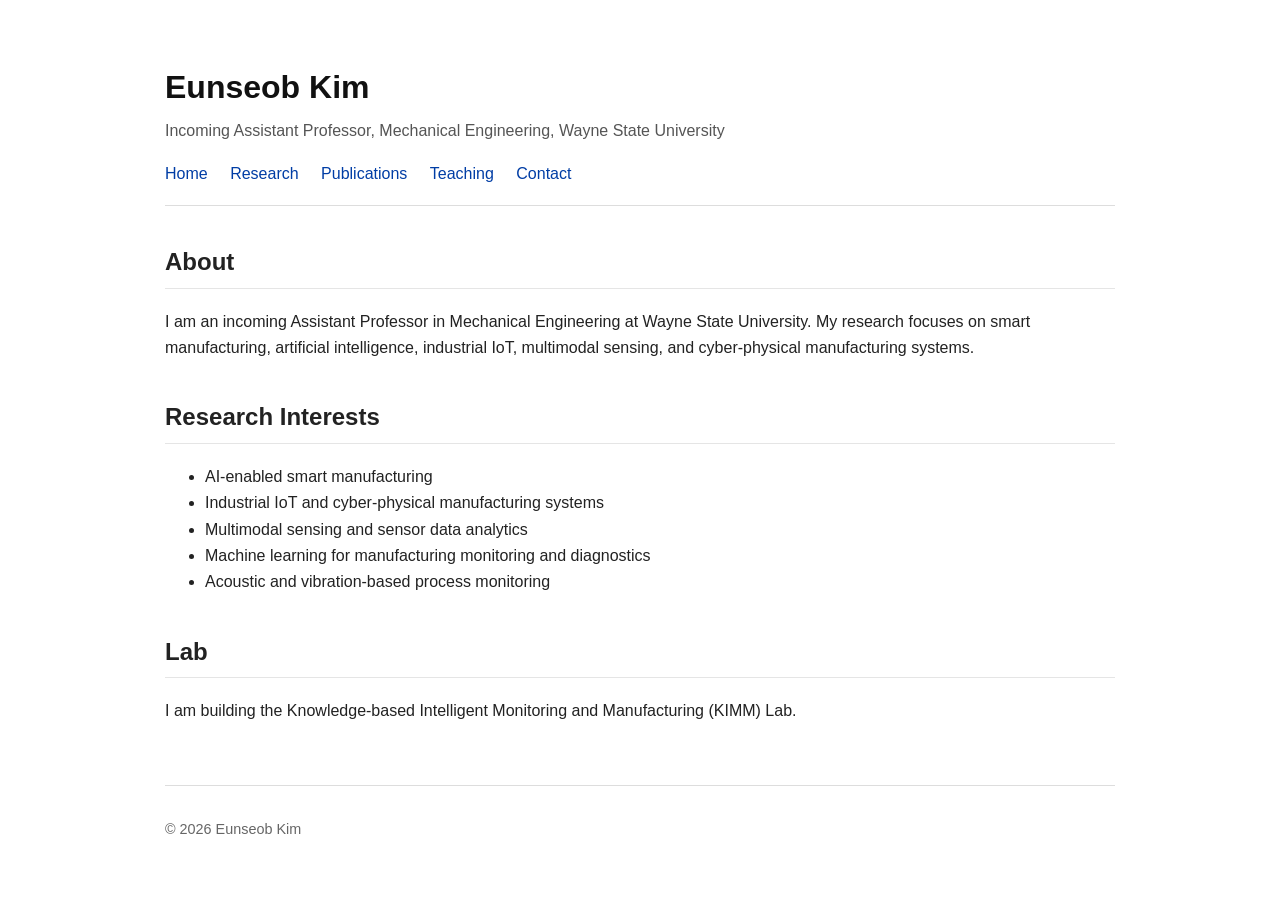
==== index.html @ cfeabfd1 "lab description added" ====
<!DOCTYPE html>
<html lang="en">
<head>
    <meta charset="UTF-8">
    <meta name="viewport" content="width=device-width, initial-scale=1.0">
    <title>Eunseob Kim</title>
    <link rel="stylesheet" href="assets/css/style.css">
</head>
<body>

<header>
    <h1>Eunseob Kim</h1>
    <p class="subtitle">Incoming Assistant Professor, Mechanical Engineering, Wayne State University</p>

    <nav>
        <a href="/">Home</a>
        <a href="/research/">Research</a>
        <a href="/publications/">Publications</a>
        <a href="/teaching/">Teaching</a>
        <a href="/contact/">Contact</a>
    </nav>
</header>

<main>
    <section>
        <h2>About</h2>
        <p>
            I am an incoming Assistant Professor in Mechanical Engineering at Wayne State University.
            My research focuses on smart manufacturing, artificial intelligence, industrial IoT,
            multimodal sensing, and cyber-physical manufacturing systems.
        </p>
    </section>

    <section>
        <h2>Research Interests</h2>
        <ul>
            <li>AI-enabled smart manufacturing</li>
            <li>Industrial IoT and cyber-physical manufacturing systems</li>
            <li>Multimodal sensing and sensor data analytics</li>
            <li>Machine learning for manufacturing monitoring and diagnostics</li>
            <li>Acoustic and vibration-based process monitoring</li>
        </ul>
    </section>

    <section>
        <h2>Lab</h2>
        <p>
            I am building the Knowledge-based Intelligent Monitoring and Manufacturing (KIMM) Lab.
        </p>
    </section>
</main>

<footer class="footer">
    <p>&copy; 2026 Eunseob Kim</p>
</footer>

</body>
</html>
---- assets/css/style.css ----
body {
    font-family: Arial, Helvetica, sans-serif;
    max-width: 950px;
    margin: 0 auto;
    padding: 40px 24px;
    line-height: 1.65;
    color: #222;
    background: #fff;
}

header {
    border-bottom: 1px solid #ddd;
    margin-bottom: 36px;
    padding-bottom: 18px;
}

nav a {
    margin-right: 18px;
    color: #003DA5;
    text-decoration: none;
    font-weight: 500;
}

nav a:hover {
    text-decoration: underline;
}

h1 {
    margin-bottom: 4px;
    color: #111;
}

h2 {
    margin-top: 36px;
    border-bottom: 1px solid #e5e5e5;
    padding-bottom: 6px;
}

.subtitle {
    color: #555;
    margin-top: 0;
}

.footer {
    margin-top: 60px;
    padding-top: 18px;
    border-top: 1px solid #ddd;
    color: #666;
    font-size: 0.9em;
}
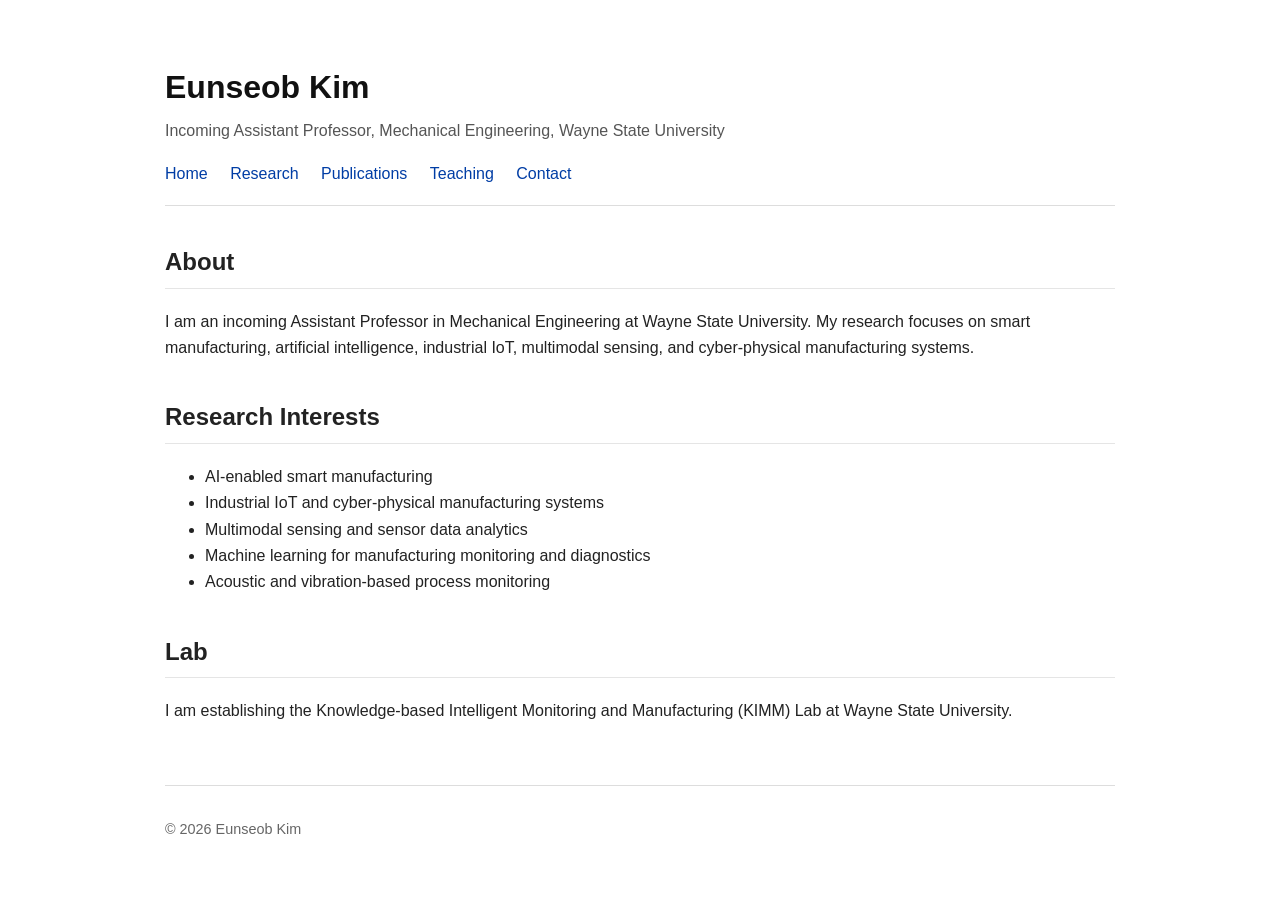
==== commit 25457433: "research, publication, teaching, contact added" ====
--- a/index.html
+++ b/index.html
@@ -45,7 +45,8 @@
     <section>
         <h2>Lab</h2>
         <p>
-            I am building the Knowledge-based Intelligent Monitoring and Manufacturing (KIMM) Lab.
+            I am establishing the Knowledge-based Intelligent Monitoring and Manufacturing (KIMM) Lab
+            at Wayne State University.
         </p>
     </section>
 </main>
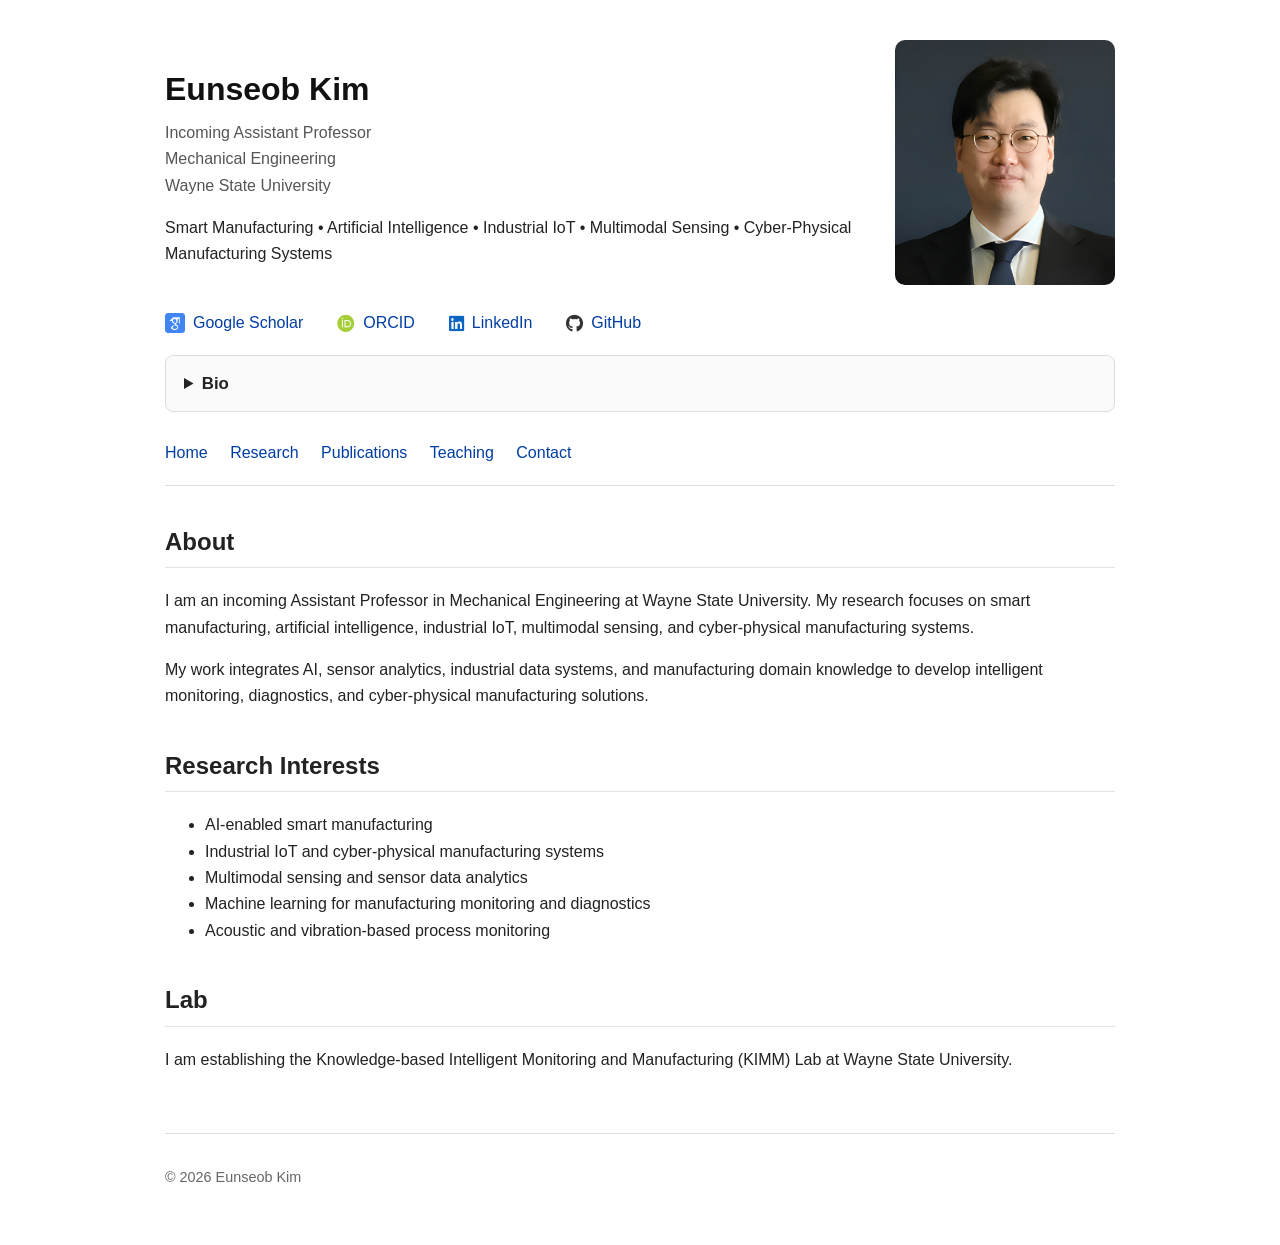
==== commit d2da388a: "modify main index" ====
--- a/index.html
+++ b/index.html
@@ -4,51 +4,223 @@
     <meta charset="UTF-8">
     <meta name="viewport" content="width=device-width, initial-scale=1.0">
     <title>Eunseob Kim</title>
+
+    <link rel="stylesheet"
+    href="https://cdnjs.cloudflare.com/ajax/libs/font-awesome/6.5.2/css/all.min.css">
+
     <link rel="stylesheet" href="assets/css/style.css">
 </head>
 <body>
 
 <header>
-    <h1>Eunseob Kim</h1>
-    <p class="subtitle">Incoming Assistant Professor, Mechanical Engineering, Wayne State University</p>
+
+    <div class="hero">
+
+        <div class="hero-text">
+
+            <h1>Eunseob Kim</h1>
+
+            <p class="subtitle">
+                Incoming Assistant Professor<br>
+                Mechanical Engineering<br>
+                Wayne State University
+            </p>
+
+            <p>
+                Smart Manufacturing • Artificial Intelligence • Industrial IoT •
+                Multimodal Sensing • Cyber-Physical Manufacturing Systems
+            </p>
+
+        </div>
+
+        <img
+            src="assets/images/profile.jpg"
+            alt="Eunseob Kim"
+            class="profile-photo"
+        >
+
+    </div>
+
+    <div class="quick-links">
+
+        <a href="https://scholar.google.com/citations?user=FRQvr0wAAAAJ&hl=en" target="_blank">
+
+            <img
+                src="assets/icons/google-scholar.webp"
+                alt="Google Scholar"
+                class="icon"
+            >
+
+            Google Scholar
+
+        </a>
+
+        <a href="https://orcid.org/0000-0001-8391-944X" target="_blank">
+            <i class="fa-brands fa-orcid"></i>
+
+            ORCID
+
+        </a>
+
+        <a href="https://linkedin.com/in/eunseob" target="_blank">
+            <i class="fa-brands fa-linkedin"></i>
+
+            LinkedIn
+
+        </a>
+
+        <a href="https://github.com/Eunseob" target="_blank">
+            <i class="fa-brands fa-github"></i>
+
+            GitHub
+
+        </a>
+
+    </div>
+
+    <details class="bio-box">
+
+        <summary><strong>Bio</strong></summary>
+
+        <h3>Biography</h3>
+
+        <p>
+            Eunseob Kim is an incoming Assistant Professor in the Department of Mechanical Engineering
+            at Wayne State University. His research focuses on smart manufacturing,
+            artificial intelligence, industrial IoT, multimodal sensing,
+            and cyber-physical manufacturing systems, with applications in
+            intelligent monitoring, diagnostics, and industrial manufacturing systems.
+        </p>
+
+        <h3>Professional Experience</h3>
+
+        <ul>
+
+            <li>
+                Assistant Professor, Department of Mechanical Engineering,
+                Wayne State University, 8/2026 –
+            </li>
+
+            <li>
+                Postdoctoral Fellow, Department of Mechanical Engineering,
+                Wayne State University, 5/2026 – 8/2026
+            </li>
+
+            <li>
+                Postdoctoral Research Associate,
+                Elmore Family School of Electrical and Computer Engineering,
+                Purdue University, 5/2024 – 5/2026
+            </li>
+
+            <li>
+                Intern,
+                Indiana Next Generation Manufacturing Competitiveness Center (IN-MaC),
+                5/2021 – 8/2021, 5/2022 – 8/2022
+            </li>
+
+            <li>
+                Researcher,
+                Institute of Advanced Machines and Design (IAMD),
+                Seoul National University, 2/2018 – 6/2019
+            </li>
+
+            <li>
+                Research Manager,
+                IDIM International Inc., 1/2016 – 12/2016
+            </li>
+
+            <li>
+                Visiting Researcher,
+                Lawrence Berkeley National Laboratory,
+                1/2015 – 4/2015
+            </li>
+
+        </ul>
+
+        <h3>Education</h3>
+
+        <ul>
+            <li>Ph.D., Mechanical Engineering, Purdue University, 2024</li>
+            <li>M.S., Mechanical & Aerospace Engineering, Seoul National University, 2016</li>
+            <li>B.S., Mechanical Engineering, Gyeongsang National University, 2013</li>
+        </ul>        
+
+        <h3>Professional Affiliations</h3>
+
+        <ul>
+            <li>American Society of Mechanical Engineers (ASME), Member, 2023 - Present</li>
+            <li>Society of Manufacturing Engineers (SME), Member, 2023 - Present</li>
+            <li>MTConnect Standards Committee, Member, 2024 - Present</li>
+            <li>Korea Society of Automotive Engineers (KSEA), Member, 2023 - Present</li>
+        </ul>        
+
+            <h3>Awards & Honors</h3>
+
+        <ul>
+            <li>Lambert Teaching Fellowship, 2023</li>
+            <li>ASEE Best Paper Award, 2023</li>
+            <li>Italian Machine Tool Technology Award, 2023</li>
+            <li>NSF Travel Support Awards, 2023, 2024</li>
+        </ul>
+
+    </details>
+
 
     <nav>
-        <a href="/">Home</a>
-        <a href="/research/">Research</a>
-        <a href="/publications/">Publications</a>
-        <a href="/teaching/">Teaching</a>
-        <a href="/contact/">Contact</a>
+        <a href="./index.html">Home</a>
+        <a href="./research/index.html">Research</a>
+        <a href="./publications/index.html">Publications</a>
+        <a href="./teaching/index.html">Teaching</a>
+        <a href="./contact/index.html">Contact</a>
     </nav>
+
 </header>
 
 <main>
+
     <section>
         <h2>About</h2>
+
         <p>
             I am an incoming Assistant Professor in Mechanical Engineering at Wayne State University.
-            My research focuses on smart manufacturing, artificial intelligence, industrial IoT,
-            multimodal sensing, and cyber-physical manufacturing systems.
-        </p>
+            My research focuses on smart manufacturing, artificial intelligence,
+            industrial IoT, multimodal sensing, and cyber-physical manufacturing systems.
+        </p>
+
+        <p>
+            My work integrates AI, sensor analytics, industrial data systems,
+            and manufacturing domain knowledge to develop intelligent monitoring,
+            diagnostics, and cyber-physical manufacturing solutions.
+        </p>
+
     </section>
 
     <section>
+
         <h2>Research Interests</h2>
+
         <ul>
             <li>AI-enabled smart manufacturing</li>
             <li>Industrial IoT and cyber-physical manufacturing systems</li>
             <li>Multimodal sensing and sensor data analytics</li>
             <li>Machine learning for manufacturing monitoring and diagnostics</li>
             <li>Acoustic and vibration-based process monitoring</li>
+
         </ul>
+
     </section>
 
     <section>
+
         <h2>Lab</h2>
-        <p>
-            I am establishing the Knowledge-based Intelligent Monitoring and Manufacturing (KIMM) Lab
-            at Wayne State University.
-        </p>
+
+        <p>
+            I am establishing the Knowledge-based Intelligent Monitoring and
+            Manufacturing (KIMM) Lab at Wayne State University.
+        </p>
+
     </section>
+
 </main>
 
 <footer class="footer">
--- a/assets/css/style.css
+++ b/assets/css/style.css
@@ -47,4 +47,106 @@
     border-top: 1px solid #ddd;
     color: #666;
     font-size: 0.9em;
+}
+
+.hero{
+    display:flex;
+    justify-content:space-between;
+    align-items:center;
+    gap:40px;
+    margin-bottom:25px;
+}
+
+.hero-text{
+    flex:1;
+}
+
+.profile-photo{
+    width:220px;
+    height:auto;
+    border-radius:10px;
+    object-fit:cover;
+}
+
+.quick-links{
+    margin-top:20px;
+    margin-bottom:18px;
+}
+
+.quick-links a{
+    margin-right:18px;
+    text-decoration:none;
+    font-weight:500;
+}
+
+.bio-box{
+    margin-top:10px;
+    margin-bottom:28px;
+    padding:14px 18px;
+    border:1px solid #dddddd;
+    border-radius:8px;
+    background:#fafafa;
+}
+
+.bio-box summary{
+    cursor:pointer;
+    font-size:1.05rem;
+}
+
+.bio-box h3{
+    margin-top:20px;
+    margin-bottom:8px;
+}
+
+.quick-links{
+
+    margin-top:18px;
+    margin-bottom:18px;
+
+    display:flex;
+    flex-wrap:wrap;
+    gap:16px;
+}
+
+.quick-links a{
+
+    display:flex;
+    align-items:center;
+    gap:8px;
+
+    text-decoration:none;
+
+    color:#003DA5;
+
+    font-weight:500;
+}
+
+.quick-links a:hover{
+
+    text-decoration:underline;
+}
+
+.quick-links i{
+
+    font-size:1.1rem;
+}
+
+.fa-orcid{
+    color:#A6CE39;
+}
+
+.fa-linkedin{
+    color:#0A66C2;
+}
+
+.fa-github{
+    color:#333;
+}
+
+.icon{
+
+    width:20px;
+    height:20px;
+
+    vertical-align:middle;
 }
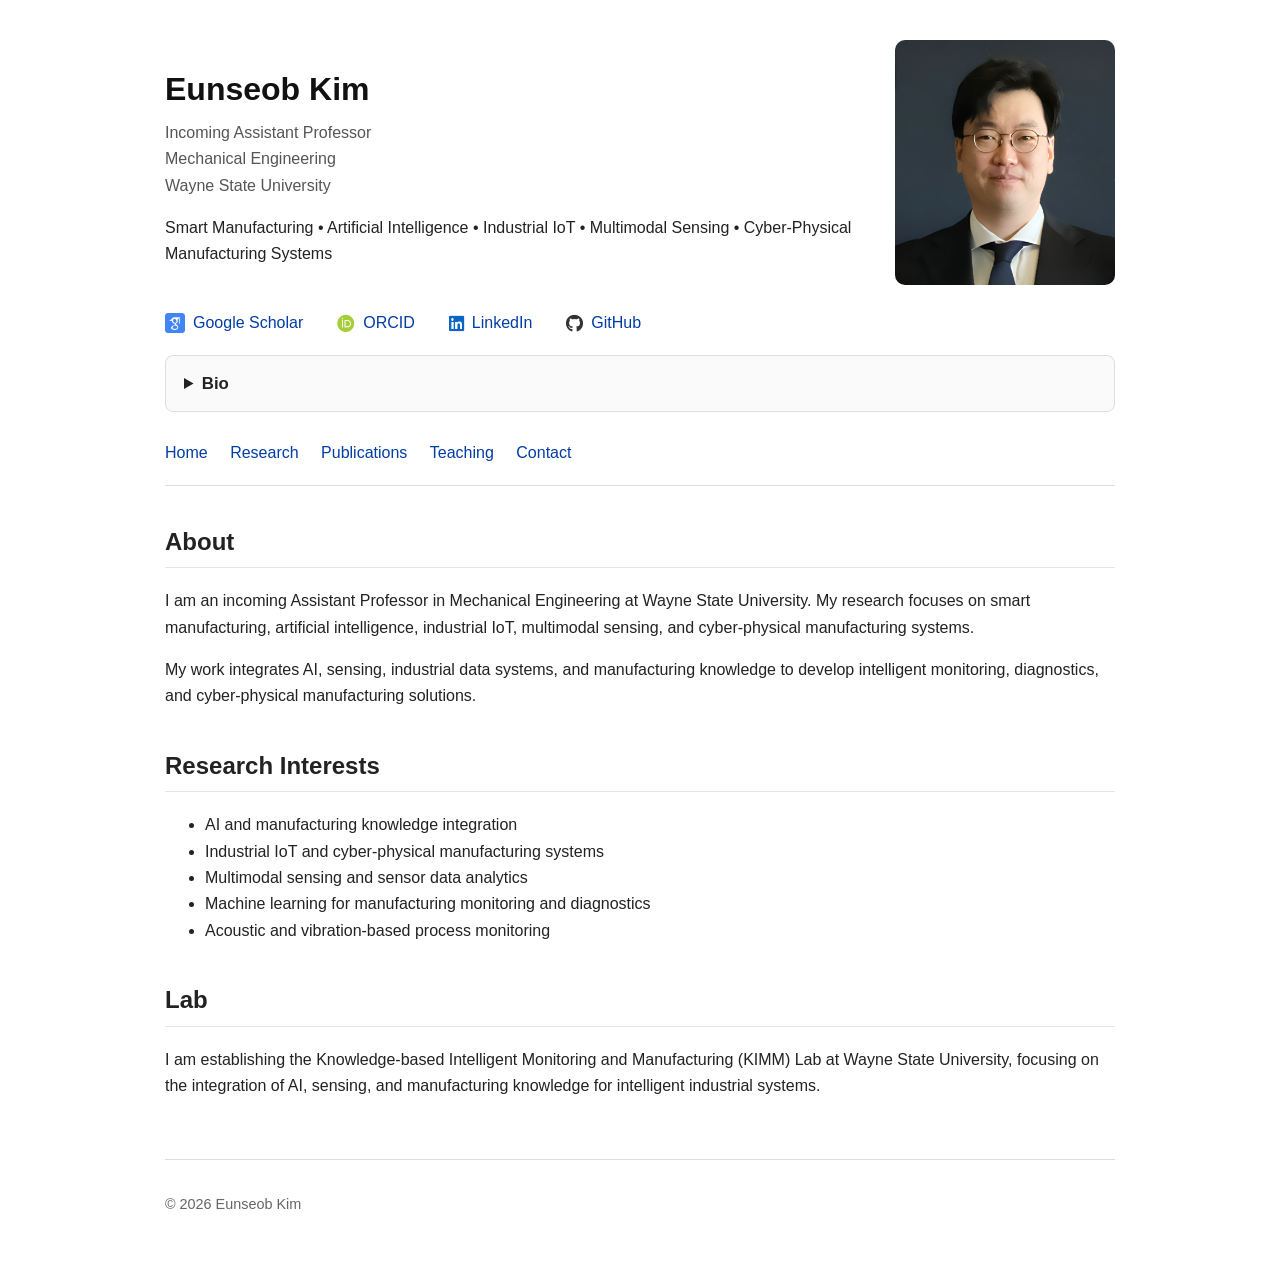
==== commit c58bf56a: "draft commit" ====
--- a/index.html
+++ b/index.html
@@ -141,7 +141,7 @@
 
         <ul>
             <li>Ph.D., Mechanical Engineering, Purdue University, 2024</li>
-            <li>M.S., Mechanical & Aerospace Engineering, Seoul National University, 2016</li>
+            <li>M.S., Mechanical and Aerospace Engineering, Seoul National University, 2016</li>
             <li>B.S., Mechanical Engineering, Gyeongsang National University, 2013</li>
         </ul>        
 
@@ -157,10 +157,12 @@
             <h3>Awards & Honors</h3>
 
         <ul>
-            <li>Lambert Teaching Fellowship, 2023</li>
+            <li>2025 Postdoctoral Mentor Award Nominee at Purdue University, 2025</li>
+            <li>NSF Travel Support Awards, 2023, 2024</li>
+            <li>Lambert Fellowship, 2023</li>
             <li>ASEE Best Paper Award, 2023</li>
+            <li>Estus H. and Vashti L. Magoon Award for Excellence in Teaching, 2023</li>
             <li>Italian Machine Tool Technology Award, 2023</li>
-            <li>NSF Travel Support Awards, 2023, 2024</li>
         </ul>
 
     </details>
@@ -188,8 +190,8 @@
         </p>
 
         <p>
-            My work integrates AI, sensor analytics, industrial data systems,
-            and manufacturing domain knowledge to develop intelligent monitoring,
+            My work integrates AI, sensing, industrial data systems,
+            and manufacturing knowledge to develop intelligent monitoring,
             diagnostics, and cyber-physical manufacturing solutions.
         </p>
 
@@ -200,7 +202,7 @@
         <h2>Research Interests</h2>
 
         <ul>
-            <li>AI-enabled smart manufacturing</li>
+            <li>AI and manufacturing knowledge integration</li>
             <li>Industrial IoT and cyber-physical manufacturing systems</li>
             <li>Multimodal sensing and sensor data analytics</li>
             <li>Machine learning for manufacturing monitoring and diagnostics</li>
@@ -216,7 +218,9 @@
 
         <p>
             I am establishing the Knowledge-based Intelligent Monitoring and
-            Manufacturing (KIMM) Lab at Wayne State University.
+            Manufacturing (KIMM) Lab at Wayne State University,
+            focusing on the integration of AI, sensing,
+            and manufacturing knowledge for intelligent industrial systems.
         </p>
 
     </section>
--- a/assets/css/style.css
+++ b/assets/css/style.css
@@ -149,4 +149,102 @@
     height:20px;
 
     vertical-align:middle;
+}
+
+.status {
+    font-weight: 600;
+    font-size: 0.9em;
+}
+
+.status-inpress {
+    color: #0b6bcb;
+}
+
+.status-underreview {
+    color: #b26a00;
+}
+
+.status-submitted {
+    color: #666666;
+}
+
+.status-accepted {
+    color: #1f7a3a;
+}
+
+.highlight {
+    display: inline-block;
+    margin-left: 6px;
+    padding: 2px 7px;
+    border-radius: 12px;
+    background: rgb(255, 243, 205);
+    color: #ff0000;
+    font-size: 0.82em;
+    font-weight: 500;
+}
+
+.highlight-award {
+
+    background: #006928;
+    color: rgb(255, 255, 0);    
+}
+
+.teaching-list li {
+    margin-bottom: 18px;
+}
+
+.research-overview-image {
+    width: 100%;
+    max-width: 1100px;
+    display: block;
+    margin: 20px auto;
+}
+
+.research-topic {
+
+    display: flex;
+
+    gap: 32px;
+
+    align-items: center;
+
+    margin-top: 50px;
+
+    margin-bottom: 50px;
+}
+
+.research-image {
+
+    flex: 1;
+}
+
+.research-image img {
+
+    width: 100%;
+
+    border-radius: 8px;
+}
+
+.research-text {
+
+    flex: 1.2;
+}
+
+.research-text h3 {
+
+    margin-top: 0;
+}
+
+.research-text ul {
+
+    padding-left: 20px;
+}
+
+@media (max-width: 900px) {
+
+    .research-topic {
+
+        flex-direction: column;
+    }
+
 }
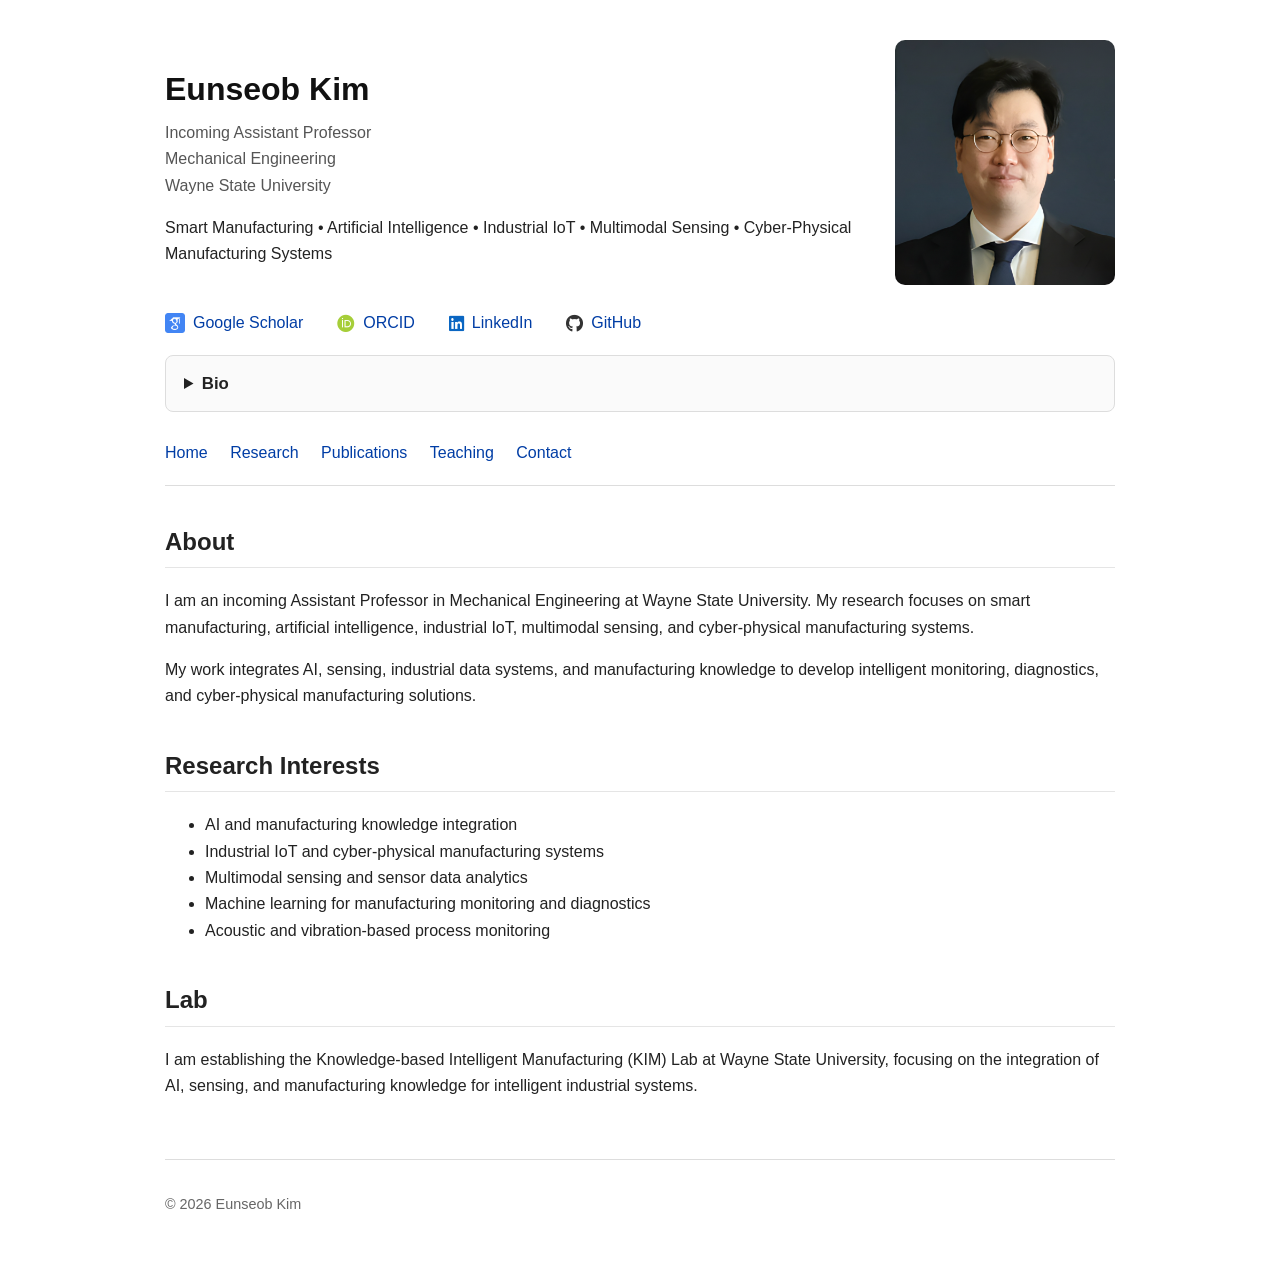
==== commit c6370975: "lab name updated" ====
--- a/index.html
+++ b/index.html
@@ -89,7 +89,7 @@
             at Wayne State University. His research focuses on smart manufacturing,
             artificial intelligence, industrial IoT, multimodal sensing,
             and cyber-physical manufacturing systems, with applications in
-            intelligent monitoring, diagnostics, and industrial manufacturing systems.
+            equipment monitoring, diagnostics, and industrial manufacturing systems.
         </p>
 
         <h3>Professional Experience</h3>
@@ -151,7 +151,7 @@
             <li>American Society of Mechanical Engineers (ASME), Member, 2023 - Present</li>
             <li>Society of Manufacturing Engineers (SME), Member, 2023 - Present</li>
             <li>MTConnect Standards Committee, Member, 2024 - Present</li>
-            <li>Korea Society of Automotive Engineers (KSEA), Member, 2023 - Present</li>
+            <li>Korean-American Scientists & Engineers Association (KSEA), Member, 2023 - Present</li>
         </ul>        
 
             <h3>Awards & Honors</h3>
@@ -217,8 +217,8 @@
         <h2>Lab</h2>
 
         <p>
-            I am establishing the Knowledge-based Intelligent Monitoring and
-            Manufacturing (KIMM) Lab at Wayne State University,
+            I am establishing the Knowledge-based Intelligent 
+            Manufacturing (KIM) Lab at Wayne State University,
             focusing on the integration of AI, sensing,
             and manufacturing knowledge for intelligent industrial systems.
         </p>
--- a/assets/css/style.css
+++ b/assets/css/style.css
@@ -220,9 +220,12 @@
 
 .research-image img {
 
-    width: 100%;
-
-    border-radius: 8px;
+    max-width: 500px;
+
+    margin: auto;
+
+    display: block;
+
 }
 
 .research-text {
